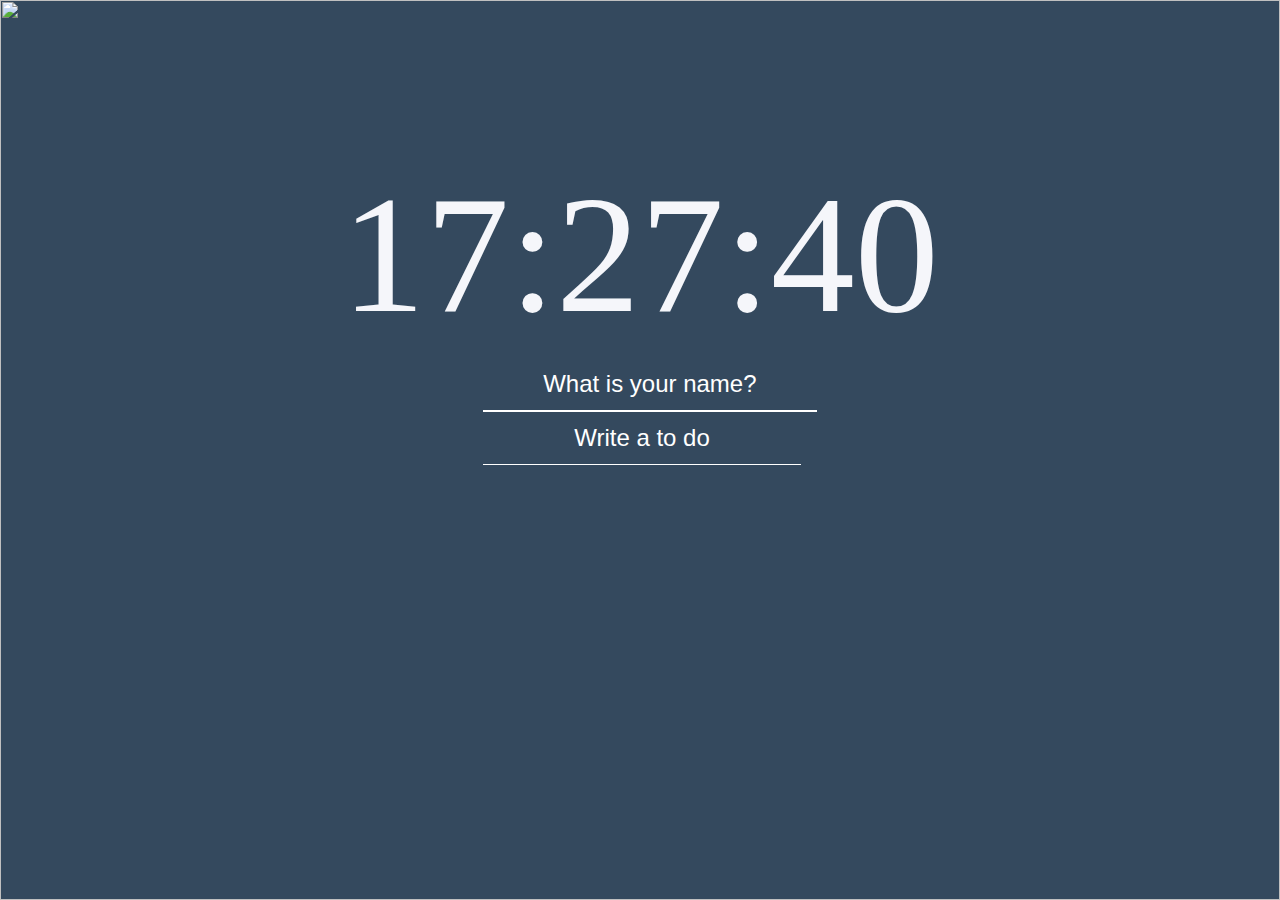
==== index.html @ 1e3ec056 "docs : Add the new section in html" ====
<!DOCTYPE html>
<html lang="en">
<head>
    <meta charset="UTF-8">
    <meta name="viewport" content="width=device-width, initial-scale=1.0">
    <link rel="stylesheet" href="./css/style.css">
    <title>Momentum</title>
</head>
<body>
    <div class="content__container">
        <div class="clock__section">
            <div class="clock__container">
                <h1 class="time">00:00</h1>
            </div> 
        </div>
        <section class="input__section">
            <form class="input__form form">
                <input class="askUserName" type="text" placeholder="What is your name?">
            </form>
            <span class="js-sayHello"></span>
        </section>
        <section class="todo__section">
            <form class="toDoForm">
                <input class="toDoInput" type="text" placeholder="Write a to do">
            </form>
            <ul class="toDoList"></ul>
        </section>
        <section class="">

        </section>
    </div>
    <script src="./script/clock.js"></script>
    <script src="./script/sayHello.js"></script>
    <script src="./script/background.js"></script>
    <script src="./script/todo.js"></script>
</body>
</html>
---- css/style.css ----
@import "./reset.css";
@import "./sayHello.css";
@import "./background.css";
@import "./toDo.css";

.content__container{
    width: 100%;
    height: 100%;
    display: flex;
    flex-direction: column;
    align-items: center;
    position: relative;
    top: 150px;
}

.clock__container{
    margin: 20px 0;
}

.clock__container .time{
    font-size: 1050%;
    color: #f5f6fa;
}

body{
    background-color: #34495e;
}
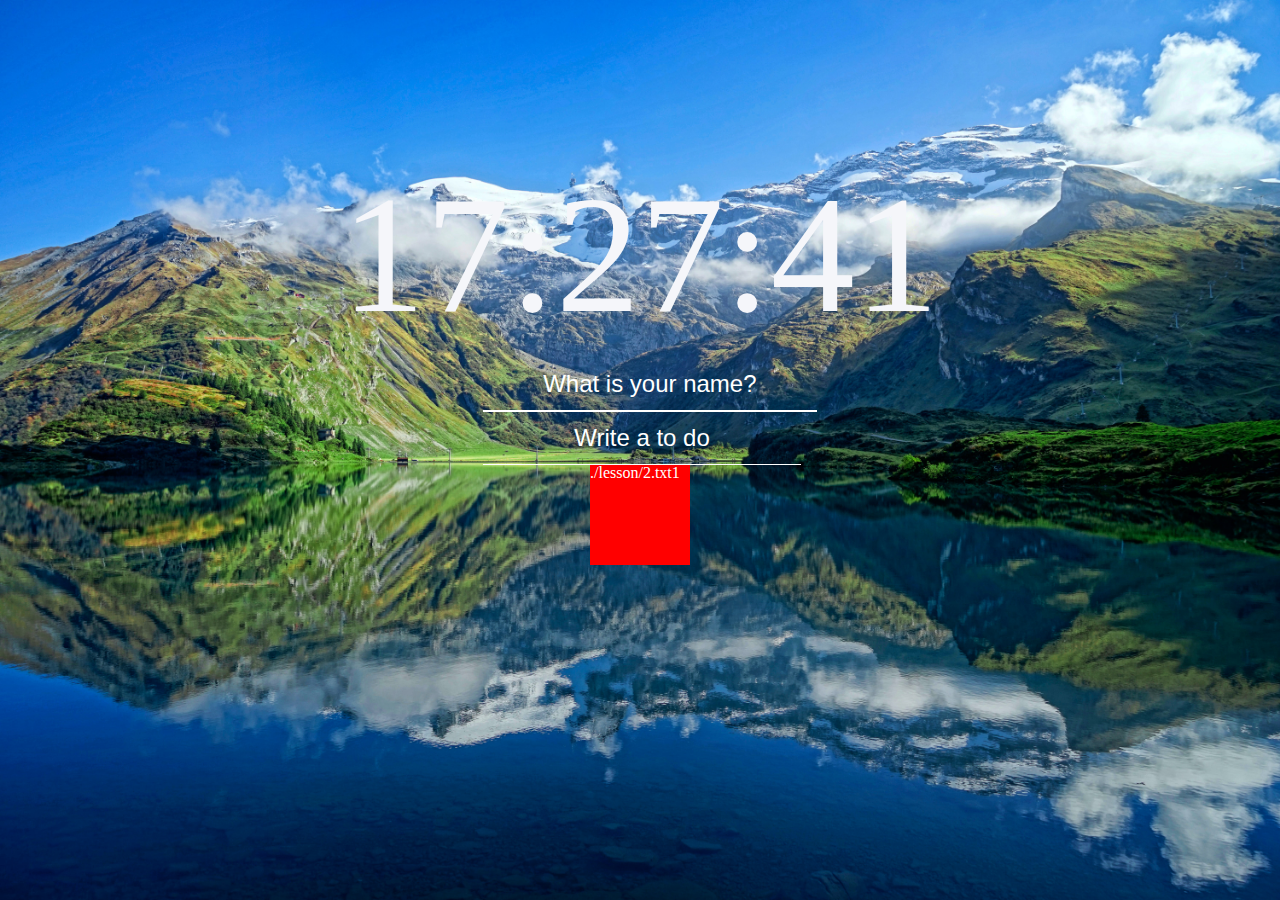
==== commit 6b383a8e: "docs : Try to display lesson text" ====
--- a/index.html
+++ b/index.html
@@ -25,13 +25,14 @@
             </form>
             <ul class="toDoList"></ul>
         </section>
-        <section class="">
-
+        <section class="lesson__section">
+            <span class="lesson__text"></span>
         </section>
     </div>
     <script src="./script/clock.js"></script>
     <script src="./script/sayHello.js"></script>
     <script src="./script/background.js"></script>
     <script src="./script/todo.js"></script>
+    <script src="./script/lesson.js"></script>
 </body>
 </html>--- a/css/style.css
+++ b/css/style.css
@@ -2,6 +2,7 @@
 @import "./sayHello.css";
 @import "./background.css";
 @import "./toDo.css";
+@import "./lesson.css";
 
 .content__container{
     width: 100%;
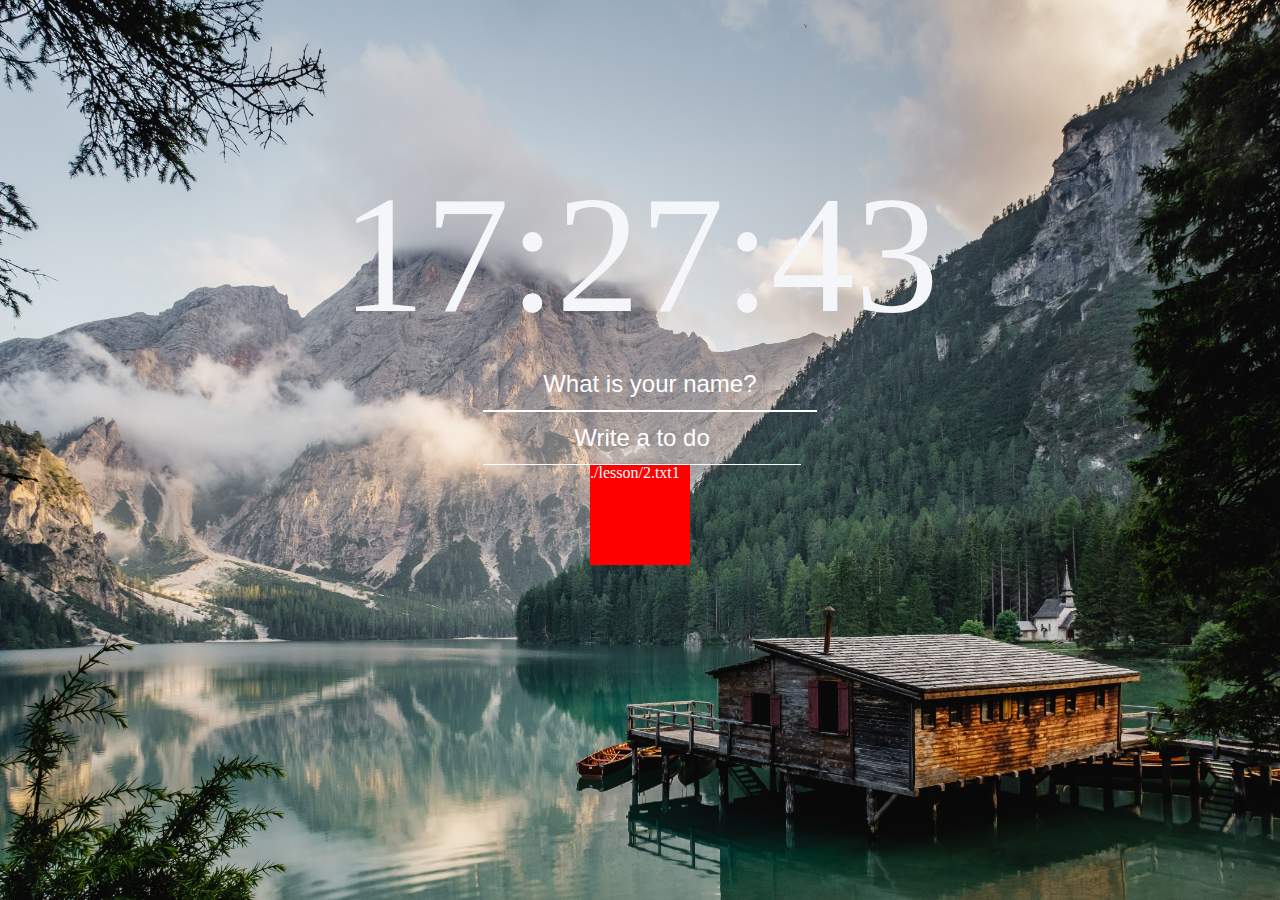
==== commit 994a4208: "feat : Add the get longitude and latitude function" ====
--- a/index.html
+++ b/index.html
@@ -33,6 +33,7 @@
     <script src="./script/sayHello.js"></script>
     <script src="./script/background.js"></script>
     <script src="./script/todo.js"></script>
+    <script src="./script/weather.js"></script>
     <script src="./script/lesson.js"></script>
 </body>
 </html>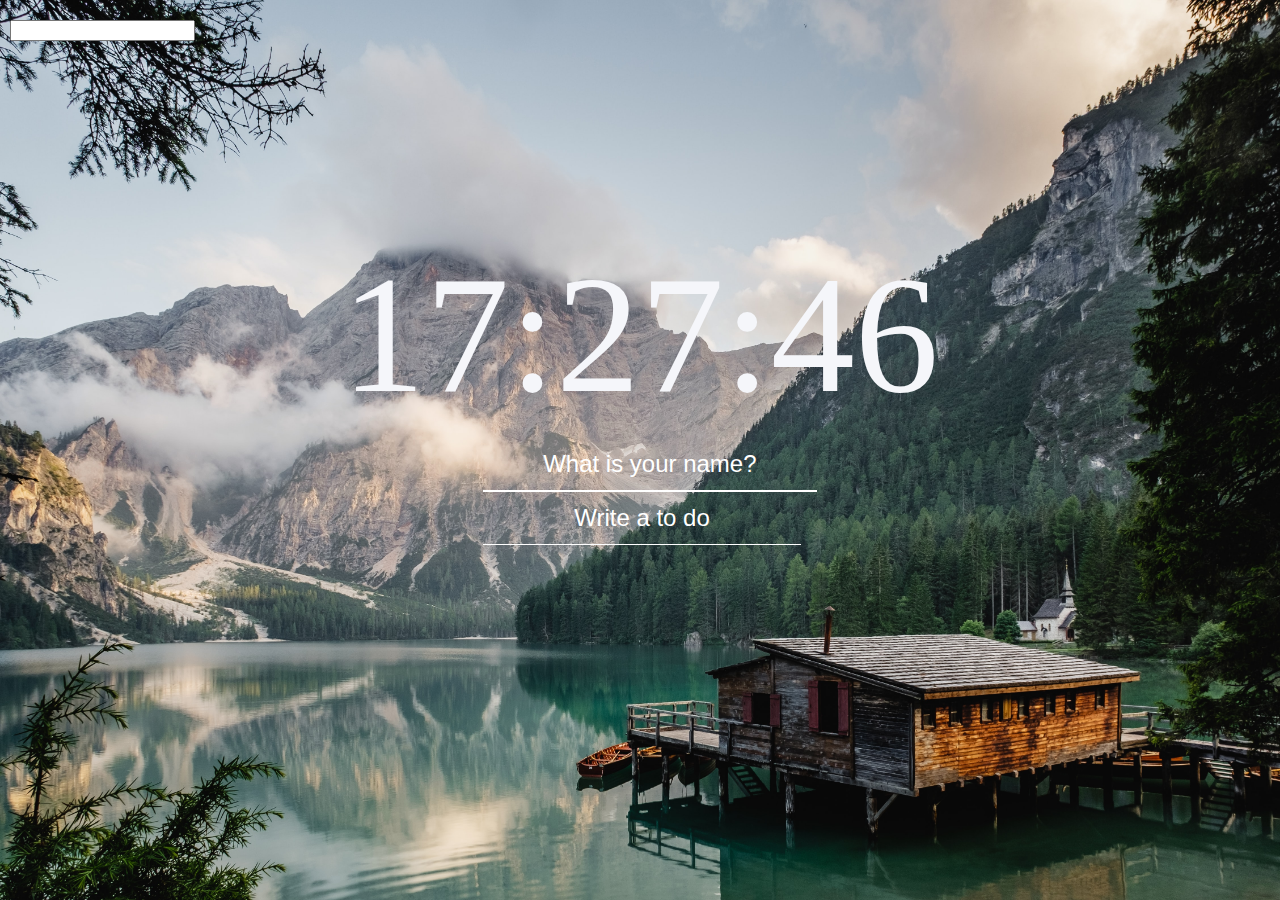
==== commit 4a139c70: "feat : Add the weather function" ====
--- a/index.html
+++ b/index.html
@@ -5,8 +5,26 @@
     <meta name="viewport" content="width=device-width, initial-scale=1.0">
     <link rel="stylesheet" href="./css/style.css">
     <title>Momentum</title>
+    <link
+    rel="stylesheet"
+    href="https://cdnjs.cloudflare.com/ajax/libs/font-awesome/5.8.2/css/all.min.css"
+  />
 </head>
 <body>
+    <section class="header__section">
+        <header class="header__top">
+            <div class="left__section">
+                <input type="search" name="" id="">
+            </div>
+            <div class="right__section">
+                <i id="weather-icon" ></i>
+                <div class="condition">
+                    <div class="js-weather"></div>
+                    <span class="js-place"></span>  
+                </div>
+            </div>
+        </header>
+    </section>
     <div class="content__container">
         <div class="clock__section">
             <div class="clock__container">
@@ -25,15 +43,16 @@
             </form>
             <ul class="toDoList"></ul>
         </section>
-        <section class="lesson__section">
+        
+        <!-- <section class="lesson__section">
             <span class="lesson__text"></span>
-        </section>
+        </section> -->
     </div>
     <script src="./script/clock.js"></script>
     <script src="./script/sayHello.js"></script>
     <script src="./script/background.js"></script>
     <script src="./script/todo.js"></script>
     <script src="./script/weather.js"></script>
-    <script src="./script/lesson.js"></script>
+    <!-- <script src="./script/lesson.js"></script> -->
 </body>
 </html>--- a/css/style.css
+++ b/css/style.css
@@ -3,6 +3,7 @@
 @import "./background.css";
 @import "./toDo.css";
 @import "./lesson.css";
+@import "./header.css";
 
 .content__container{
     width: 100%;
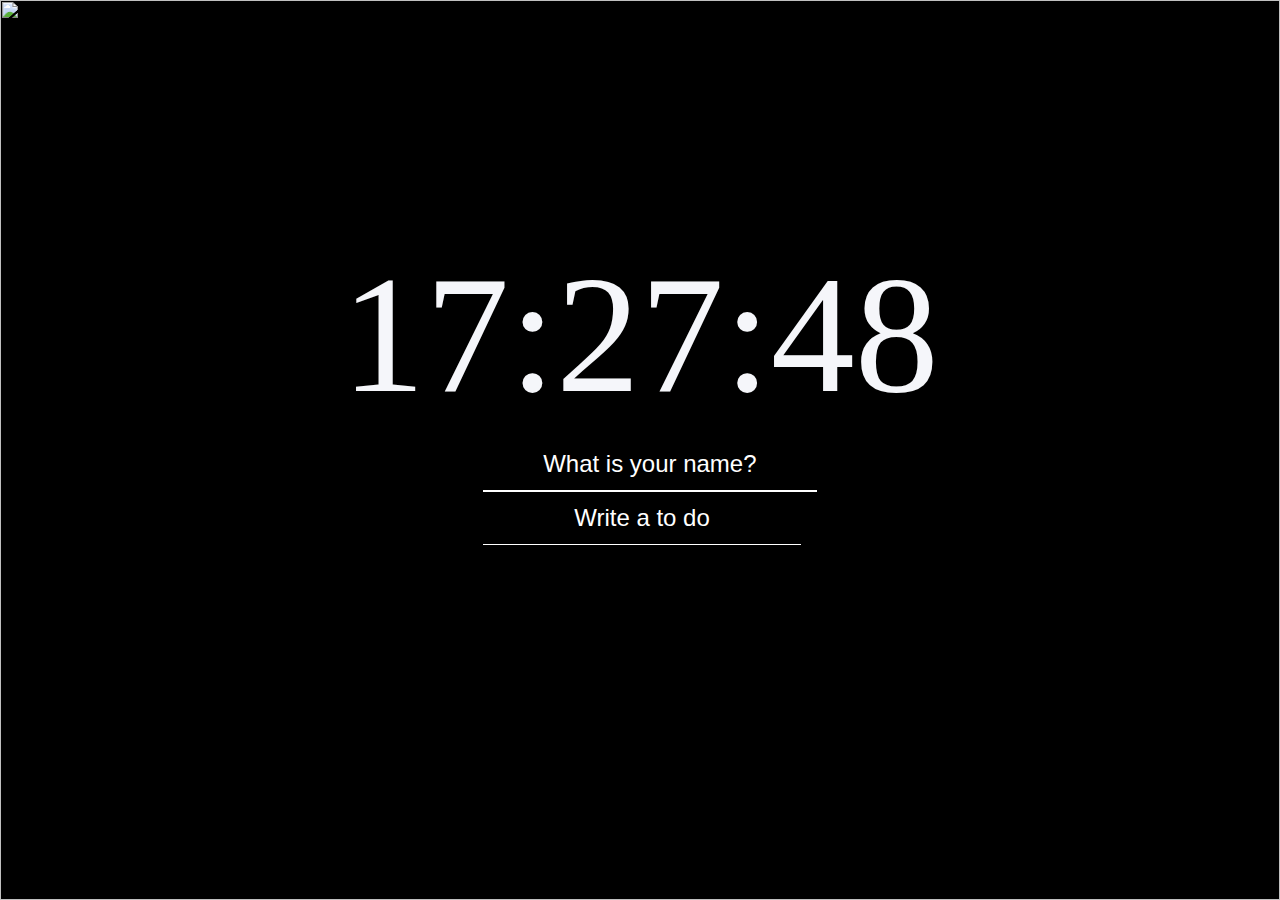
==== commit 761cd835: "feat : Make 50min timer" ====
--- a/index.html
+++ b/index.html
@@ -14,7 +14,12 @@
     <section class="header__section">
         <header class="header__top">
             <div class="left__section">
-                <input type="search" name="" id="">
+                <i class="fas fa-search"></i>
+                <input type="search" name="" class="search__bar">
+                <select name="" id="">
+                    <option value="Google">Google</option>
+                    <option value="Naver">Naver</option>
+                </select>
             </div>
             <div class="right__section">
                 <i id="weather-icon" ></i>
--- a/css/style.css
+++ b/css/style.css
@@ -4,6 +4,7 @@
 @import "./toDo.css";
 @import "./lesson.css";
 @import "./header.css";
+@import "./pomodoro.css";
 
 .content__container{
     width: 100%;
@@ -24,8 +25,4 @@
     color: #f5f6fa;
 }
 
-body{
-    background-color: #34495e;
-}
 
-
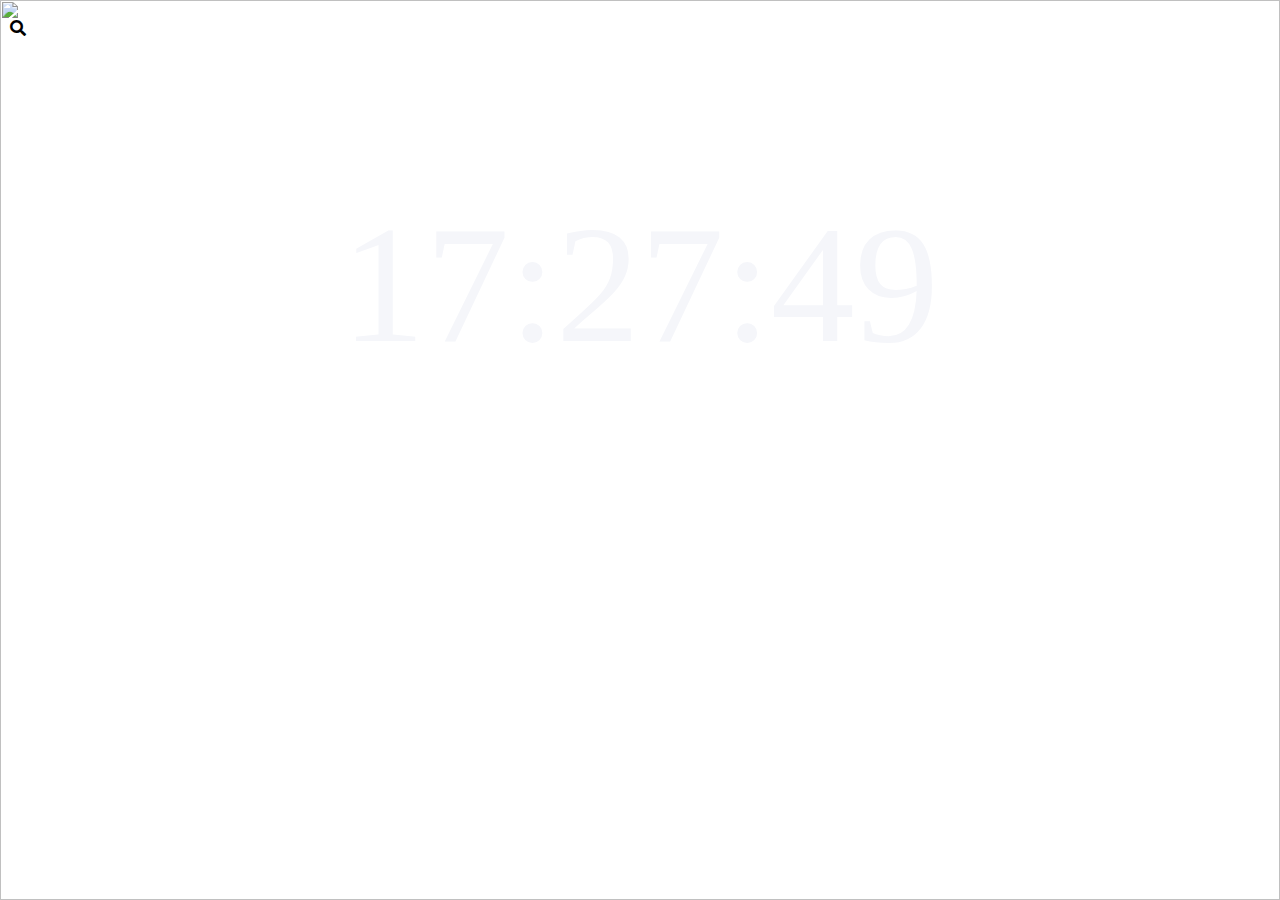
==== commit a9a82d4a: "feat : Add lesson text" ====
--- a/index.html
+++ b/index.html
@@ -49,15 +49,15 @@
             <ul class="toDoList"></ul>
         </section>
         
-        <!-- <section class="lesson__section">
+        <section class="lesson__section">
             <span class="lesson__text"></span>
-        </section> -->
+        </section>
     </div>
     <script src="./script/clock.js"></script>
     <script src="./script/sayHello.js"></script>
     <script src="./script/background.js"></script>
     <script src="./script/todo.js"></script>
     <script src="./script/weather.js"></script>
-    <!-- <script src="./script/lesson.js"></script> -->
+    <script src="./script/lesson.js"></script>
 </body>
 </html>--- a/css/style.css
+++ b/css/style.css
@@ -4,7 +4,6 @@
 @import "./toDo.css";
 @import "./lesson.css";
 @import "./header.css";
-@import "./pomodoro.css";
 
 .content__container{
     width: 100%;
@@ -13,7 +12,7 @@
     flex-direction: column;
     align-items: center;
     position: relative;
-    top: 150px;
+    top: 100px;
 }
 
 .clock__container{
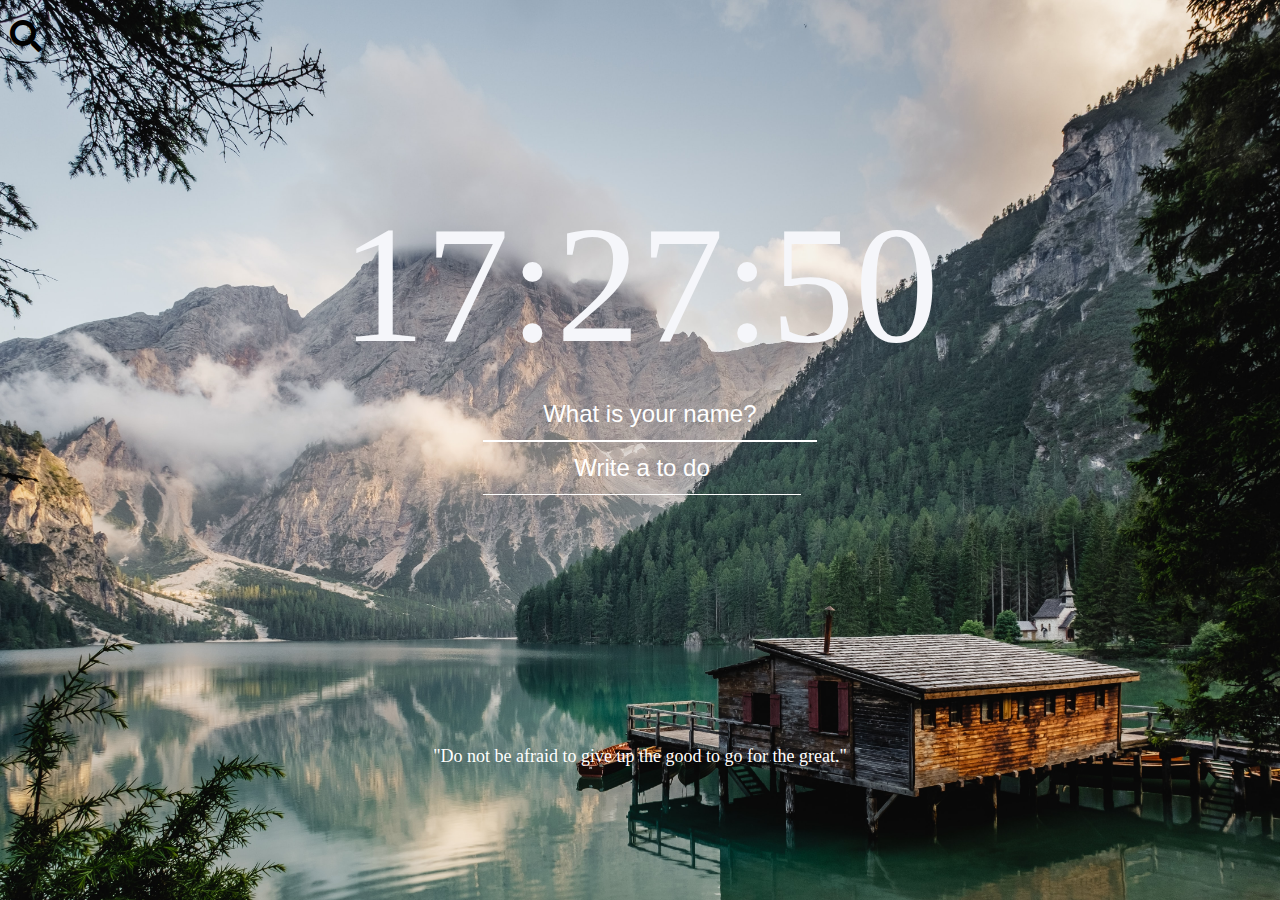
==== commit ea727027: "feat : Add the search link" ====
--- a/index.html
+++ b/index.html
@@ -14,12 +14,11 @@
     <section class="header__section">
         <header class="header__top">
             <div class="left__section">
-                <i class="fas fa-search"></i>
-                <input type="search" name="" class="search__bar">
-                <select name="" id="">
-                    <option value="Google">Google</option>
-                    <option value="Naver">Naver</option>
-                </select>
+                <i class="fas fa-search fa-2x"></i>
+                <div class="search__menu bubble">
+                    <a href="https://www.naver.com" target="_blink">Naver</a>
+                    <a href="https://www.google.com" target="_blink">Google</a>
+                </div>
             </div>
             <div class="right__section">
                 <i id="weather-icon" ></i>
@@ -59,5 +58,6 @@
     <script src="./script/todo.js"></script>
     <script src="./script/weather.js"></script>
     <script src="./script/lesson.js"></script>
+    <script src="./script/header.js"></script>
 </body>
 </html>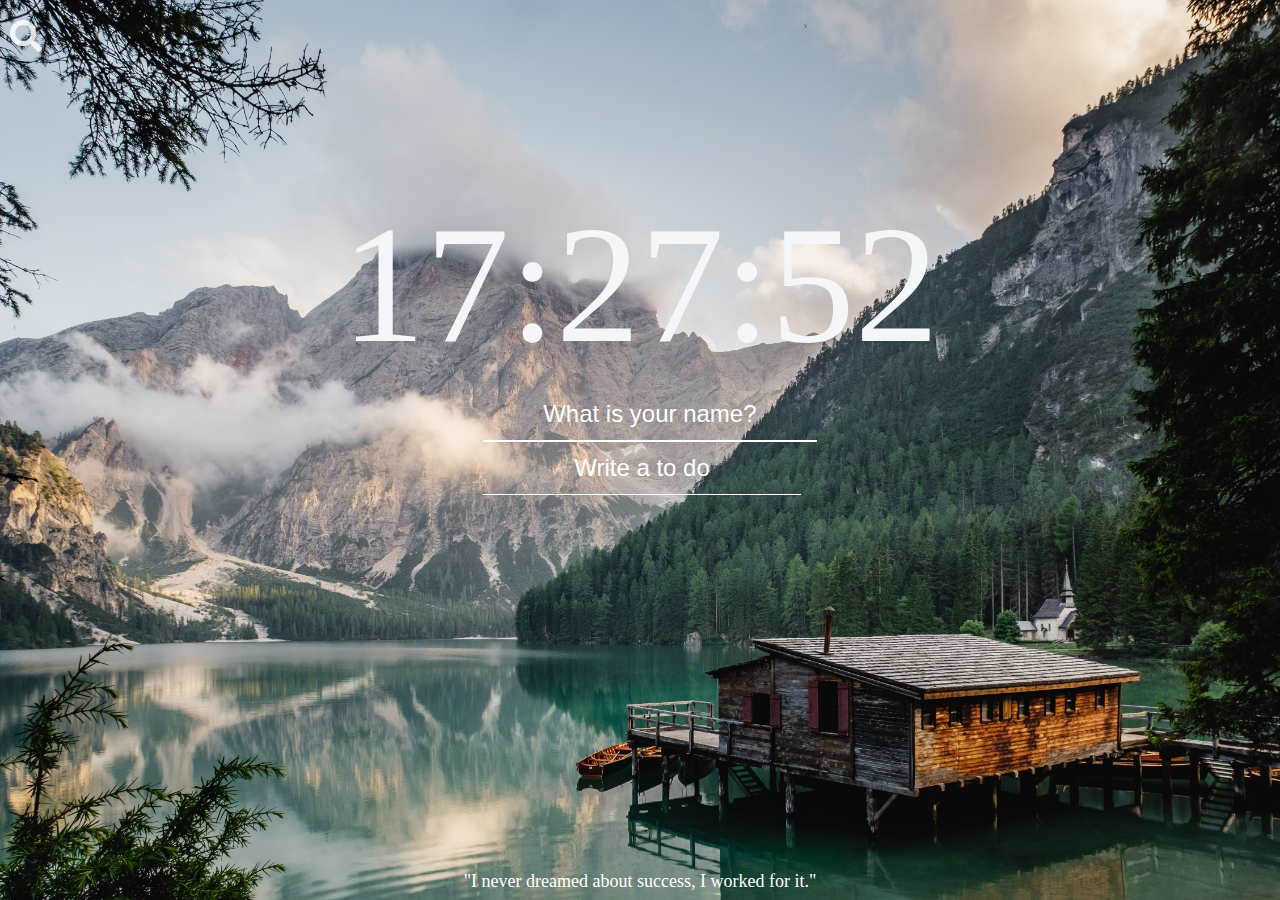
==== commit 1e334eba: "feat : Add the link hover" ====
--- a/index.html
+++ b/index.html
@@ -16,8 +16,20 @@
             <div class="left__section">
                 <i class="fas fa-search fa-2x"></i>
                 <div class="search__menu bubble">
-                    <a href="https://www.naver.com" target="_blink">Naver</a>
-                    <a href="https://www.google.com" target="_blink">Google</a>
+                    <ul class="links">
+                        <li>
+                            <i class="fab fa-neos"></i>
+                            <a href="https://www.naver.com" target="_blink">Naver</a>
+                        </li>
+                        <li>
+                            <i class="fab fa-google"></i>
+                            <a href="https://www.google.com" target="_blink">Google</a>
+                        </li>
+                        <li>
+                            <i class="fab fa-youtube"></i>
+                            <a href="https://www.youtube.com" target="_blink">YouTube</a>
+                        </li>
+                    </ul>
                 </div>
             </div>
             <div class="right__section">
@@ -48,10 +60,10 @@
             <ul class="toDoList"></ul>
         </section>
         
-        <section class="lesson__section">
-            <span class="lesson__text"></span>
-        </section>
     </div>
+    <section class="bottom__section">
+        <span class="lesson__text"></span>
+    </section>
     <script src="./script/clock.js"></script>
     <script src="./script/sayHello.js"></script>
     <script src="./script/background.js"></script>
--- a/css/style.css
+++ b/css/style.css
@@ -4,6 +4,11 @@
 @import "./toDo.css";
 @import "./lesson.css";
 @import "./header.css";
+
+:root{
+    --main-color : #ffffff;
+    --bg-color : black;
+}
 
 .content__container{
     width: 100%;
